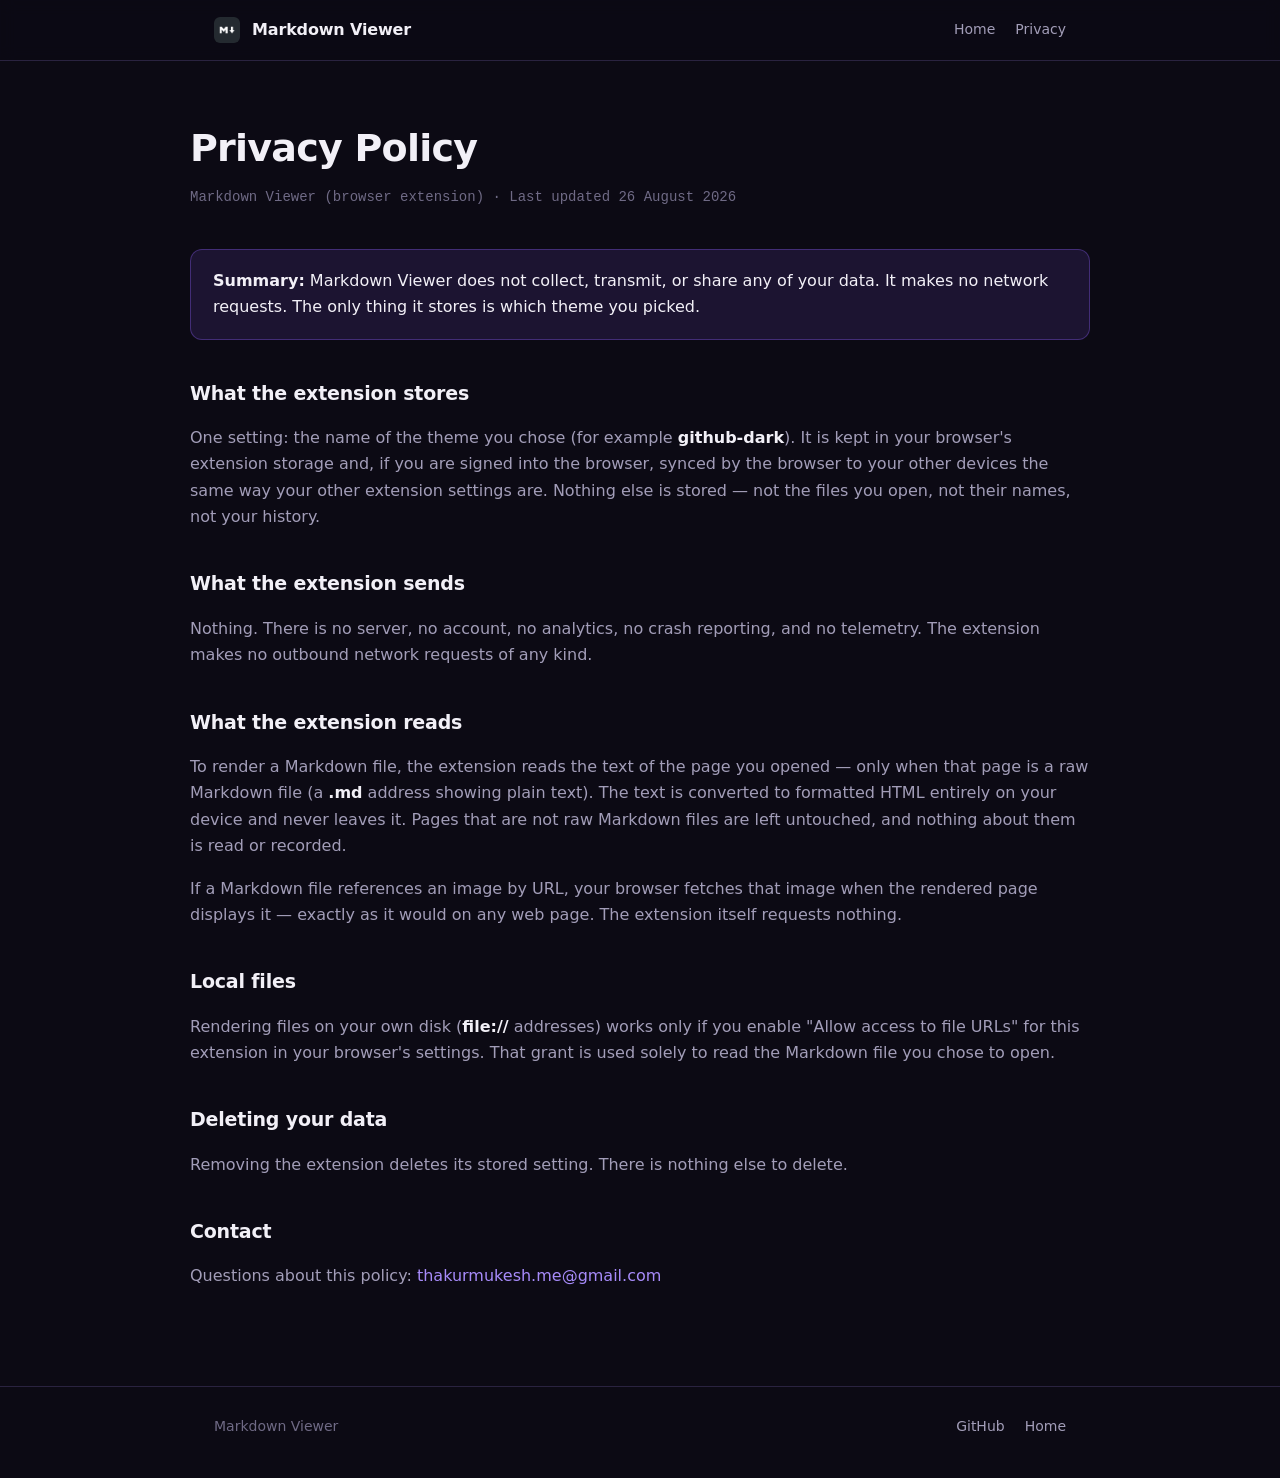
==== privacy.html @ f57b0027 "feat: landing page and privacy policy for Markdown Viewer Static site, no build — password-vault-sit" ====
<!DOCTYPE html>
<html lang="en">
<head>
<meta charset="utf-8">
<meta name="viewport" content="width=device-width, initial-scale=1">
<title>Privacy Policy — Markdown Viewer</title>
<meta name="description" content="Privacy policy for the Markdown Viewer browser extension. No data is collected or transmitted; the extension makes no network requests.">
<link rel="icon" href="favicon.png">
<link rel="stylesheet" href="style.css">
</head>
<body>

<header class="site">
  <div class="wrap">
    <img src="favicon.png" alt="">
    <span class="name">Markdown Viewer</span>
    <nav>
      <a href="index.html">Home</a>
      <a href="privacy.html">Privacy</a>
    </nav>
  </div>
</header>

<div class="wrap prose">

  <h1>Privacy Policy</h1>
  <p class="updated">Markdown Viewer (browser extension) &middot; Last updated 26 August 2026</p>

  <div class="callout">
    <p>
      <strong>Summary:</strong> Markdown Viewer does not collect, transmit, or share any
      of your data. It makes no network requests. The only thing it stores is which
      theme you picked.
    </p>
  </div>

  <h2>What the extension stores</h2>
  <p>
    One setting: the name of the theme you chose (for example
    <strong>github-dark</strong>). It is kept in your browser's extension storage and,
    if you are signed into the browser, synced by the browser to your other devices the
    same way your other extension settings are. Nothing else is stored — not the files
    you open, not their names, not your history.
  </p>

  <h2>What the extension sends</h2>
  <p>
    Nothing. There is no server, no account, no analytics, no crash reporting, and no
    telemetry. The extension makes no outbound network requests of any kind.
  </p>

  <h2>What the extension reads</h2>
  <p>
    To render a Markdown file, the extension reads the text of the page you opened —
    only when that page is a raw Markdown file (a <strong>.md</strong> address showing
    plain text). The text is converted to formatted HTML entirely on your device and
    never leaves it. Pages that are not raw Markdown files are left untouched, and
    nothing about them is read or recorded.
  </p>
  <p>
    If a Markdown file references an image by URL, your browser fetches that image when
    the rendered page displays it — exactly as it would on any web page. The extension
    itself requests nothing.
  </p>

  <h2>Local files</h2>
  <p>
    Rendering files on your own disk (<strong>file://</strong> addresses) works only if
    you enable "Allow access to file URLs" for this extension in your browser's
    settings. That grant is used solely to read the Markdown file you chose to open.
  </p>

  <h2>Deleting your data</h2>
  <p>
    Removing the extension deletes its stored setting. There is nothing else to delete.
  </p>

  <h2>Contact</h2>
  <p>
    Questions about this policy: <a href="mailto:thakurmukesh.me@gmail.com">thakurmukesh.me@gmail.com</a>
  </p>

</div>

<footer class="site">
  <div class="wrap">
    <span>Markdown Viewer</span>
    <span class="spacer"></span>
    <a href="https://github.com/CaptaiN785/markdown-viewer">GitHub</a>
    <a href="index.html">Home</a>
  </div>
</footer>

</body>
</html>
---- style.css ----
:root {
  --bg:            #0c0a14;
  --bg-2:          #131022;
  --surface:       #16121f;
  --surface-2:     #221c31;
  --border:        #2a2340;
  --border-2:      #362d52;
  --accent:        #8b5cf6;
  --accent-light:  #a78bfa;
  --accent-dim:    rgba(139, 92, 246, .13);
  --accent-border: rgba(139, 92, 246, .35);
  --text:          #f2f0f7;
  --text-2:        #a29db8;
  --text-3:        #6f6a85;
  --green:         #22c55e;
  --mono:          ui-monospace, SFMono-Regular, "JetBrains Mono", Menlo, monospace;
  --body:          system-ui, -apple-system, "Segoe UI", Roboto, sans-serif;
}

* { box-sizing: border-box; }

html { scroll-behavior: smooth; }
@media (prefers-reduced-motion: reduce) { html { scroll-behavior: auto; } }

body {
  margin: 0;
  background: var(--bg);
  color: var(--text);
  font-family: var(--body);
  font-size: 16px;
  line-height: 1.65;
  -webkit-font-smoothing: antialiased;
}

.wrap { max-width: 900px; margin: 0 auto; padding: 0 24px; }

a { color: var(--accent-light); text-decoration: none; }
a:hover { text-decoration: underline; }

/* ── header ─────────────────────────────────────────────────────────────── */

header.site {
  border-bottom: 1px solid var(--border);
  background: rgba(12, 10, 20, .85);
  backdrop-filter: blur(8px);
  position: sticky; top: 0; z-index: 10;
}
header.site .wrap {
  display: flex; align-items: center; gap: 12px;
  height: 60px;
}
header.site img { width: 26px; height: 26px; border-radius: 6px; }
header.site .name { font-weight: 600; letter-spacing: -.01em; }
header.site nav { margin-left: auto; display: flex; gap: 20px; font-size: 14px; }
header.site nav a { color: var(--text-2); }
header.site nav a:hover { color: var(--text); text-decoration: none; }

/* ── hero ───────────────────────────────────────────────────────────────── */

.hero { padding: 76px 0 56px; text-align: center; }
.badge {
  display: inline-block;
  font-size: 12px; font-family: var(--mono);
  color: var(--accent-light);
  background: var(--accent-dim);
  border: 1px solid var(--accent-border);
  border-radius: 999px;
  padding: 5px 13px;
  margin-bottom: 22px;
}
.hero h1 {
  font-size: clamp(34px, 6vw, 52px);
  line-height: 1.1;
  letter-spacing: -.03em;
  margin: 0 0 18px;
}
.hero p.lead {
  font-size: 19px;
  color: var(--text-2);
  max-width: 60ch;
  margin: 0 auto 32px;
}

.cta { display: flex; gap: 12px; justify-content: center; flex-wrap: wrap; }
.btn {
  display: inline-block;
  padding: 11px 22px;
  border-radius: 9px;
  font-weight: 500;
  font-size: 15px;
  border: 1px solid var(--border-2);
  color: var(--text);
}
.btn:hover { text-decoration: none; border-color: var(--accent-border); }
.btn.primary {
  background: var(--accent);
  border-color: var(--accent);
  color: #fff;
}
.btn.primary:hover { filter: brightness(1.1); }

/* ── sections ───────────────────────────────────────────────────────────── */

section { padding: 56px 0; border-top: 1px solid var(--border); }
section h2 {
  font-size: 13px; text-transform: uppercase; letter-spacing: .09em;
  color: var(--text-3); margin: 0 0 8px; font-weight: 600;
}
section h3.title {
  font-size: clamp(24px, 4vw, 32px);
  letter-spacing: -.02em;
  margin: 0 0 14px;
}
section p { color: var(--text-2); max-width: 68ch; }

.grid {
  display: grid;
  grid-template-columns: repeat(auto-fit, minmax(240px, 1fr));
  gap: 16px;
  margin-top: 28px;
}
.card {
  background: var(--surface);
  border: 1px solid var(--border);
  border-radius: 12px;
  padding: 20px 22px;
}
.card h4 {
  margin: 0 0 7px;
  font-size: 15px;
  display: flex; align-items: center; gap: 8px;
}
.card p { margin: 0; font-size: 14.5px; color: var(--text-2); }
.dot {
  width: 7px; height: 7px; border-radius: 50%;
  background: var(--accent); flex: 0 0 auto;
}
.dot.green { background: var(--green); }

kbd {
  font-family: var(--mono); font-size: 12.5px;
  background: var(--surface-2);
  border: 1px solid var(--border-2);
  border-bottom-width: 2px;
  border-radius: 5px;
  padding: 2px 6px;
  color: var(--text);
}

/* ── theme gallery ──────────────────────────────────────────────────────── */

.gallery {
  display: grid;
  grid-template-columns: repeat(auto-fit, minmax(280px, 1fr));
  gap: 18px;
  margin-top: 28px;
}
.gallery figure {
  margin: 0;
  background: var(--surface);
  border: 1px solid var(--border);
  border-radius: 12px;
  overflow: hidden;
}
.gallery img {
  display: block;
  width: 100%;
  height: auto;
  border-bottom: 1px solid var(--border);
}
.gallery figcaption {
  padding: 10px 14px;
  font-size: 13.5px;
  font-family: var(--mono);
  color: var(--text-2);
}
.theme-list { margin-top: 16px; display: flex; flex-wrap: wrap; gap: 8px; }
.theme-list span {
  font-size: 13px; font-family: var(--mono);
  background: var(--surface-2);
  border: 1px solid var(--border-2);
  border-radius: 999px;
  padding: 4px 12px;
  color: var(--text-2);
}

/* ── install steps ──────────────────────────────────────────────────────── */

ol.steps { margin: 24px 0 0; padding-left: 0; counter-reset: step; list-style: none; }
ol.steps li {
  counter-increment: step;
  display: flex; gap: 14px; align-items: baseline;
  padding: 12px 0;
  color: var(--text-2);
  max-width: 68ch;
}
ol.steps li::before {
  content: counter(step);
  flex: 0 0 26px; height: 26px;
  display: inline-flex; align-items: center; justify-content: center;
  background: var(--accent-dim);
  border: 1px solid var(--accent-border);
  color: var(--accent-light);
  border-radius: 50%;
  font-size: 13px; font-family: var(--mono);
}
ol.steps code {
  font-family: var(--mono); font-size: 13.5px;
  background: var(--surface-2);
  border: 1px solid var(--border-2);
  border-radius: 5px;
  padding: 2px 6px;
}

/* ── prose (privacy page) ───────────────────────────────────────────────── */

.prose { padding: 56px 0 80px; }
.prose h1 { font-size: clamp(28px, 5vw, 38px); letter-spacing: -.02em; margin: 0 0 6px; }
.prose .updated { color: var(--text-3); font-size: 14px; font-family: var(--mono); margin: 0 0 40px; }
.prose h2 {
  font-size: 19px; text-transform: none; letter-spacing: -.01em;
  color: var(--text); margin: 38px 0 10px; font-weight: 600;
}
.prose p, .prose li { color: var(--text-2); }
.prose ul { padding-left: 22px; }
.prose li { margin-bottom: 7px; }
.prose strong { color: var(--text); font-weight: 600; }

.callout {
  background: var(--accent-dim);
  border: 1px solid var(--accent-border);
  border-radius: 12px;
  padding: 18px 22px;
  margin: 28px 0;
}
.callout p { margin: 0; color: var(--text); }

/* ── footer ─────────────────────────────────────────────────────────────── */

footer.site {
  border-top: 1px solid var(--border);
  padding: 28px 0 40px;
  color: var(--text-3);
  font-size: 14px;
}
footer.site .wrap { display: flex; gap: 20px; align-items: center; flex-wrap: wrap; }
footer.site a { color: var(--text-2); }
footer.site .spacer { flex: 1 1 auto; }
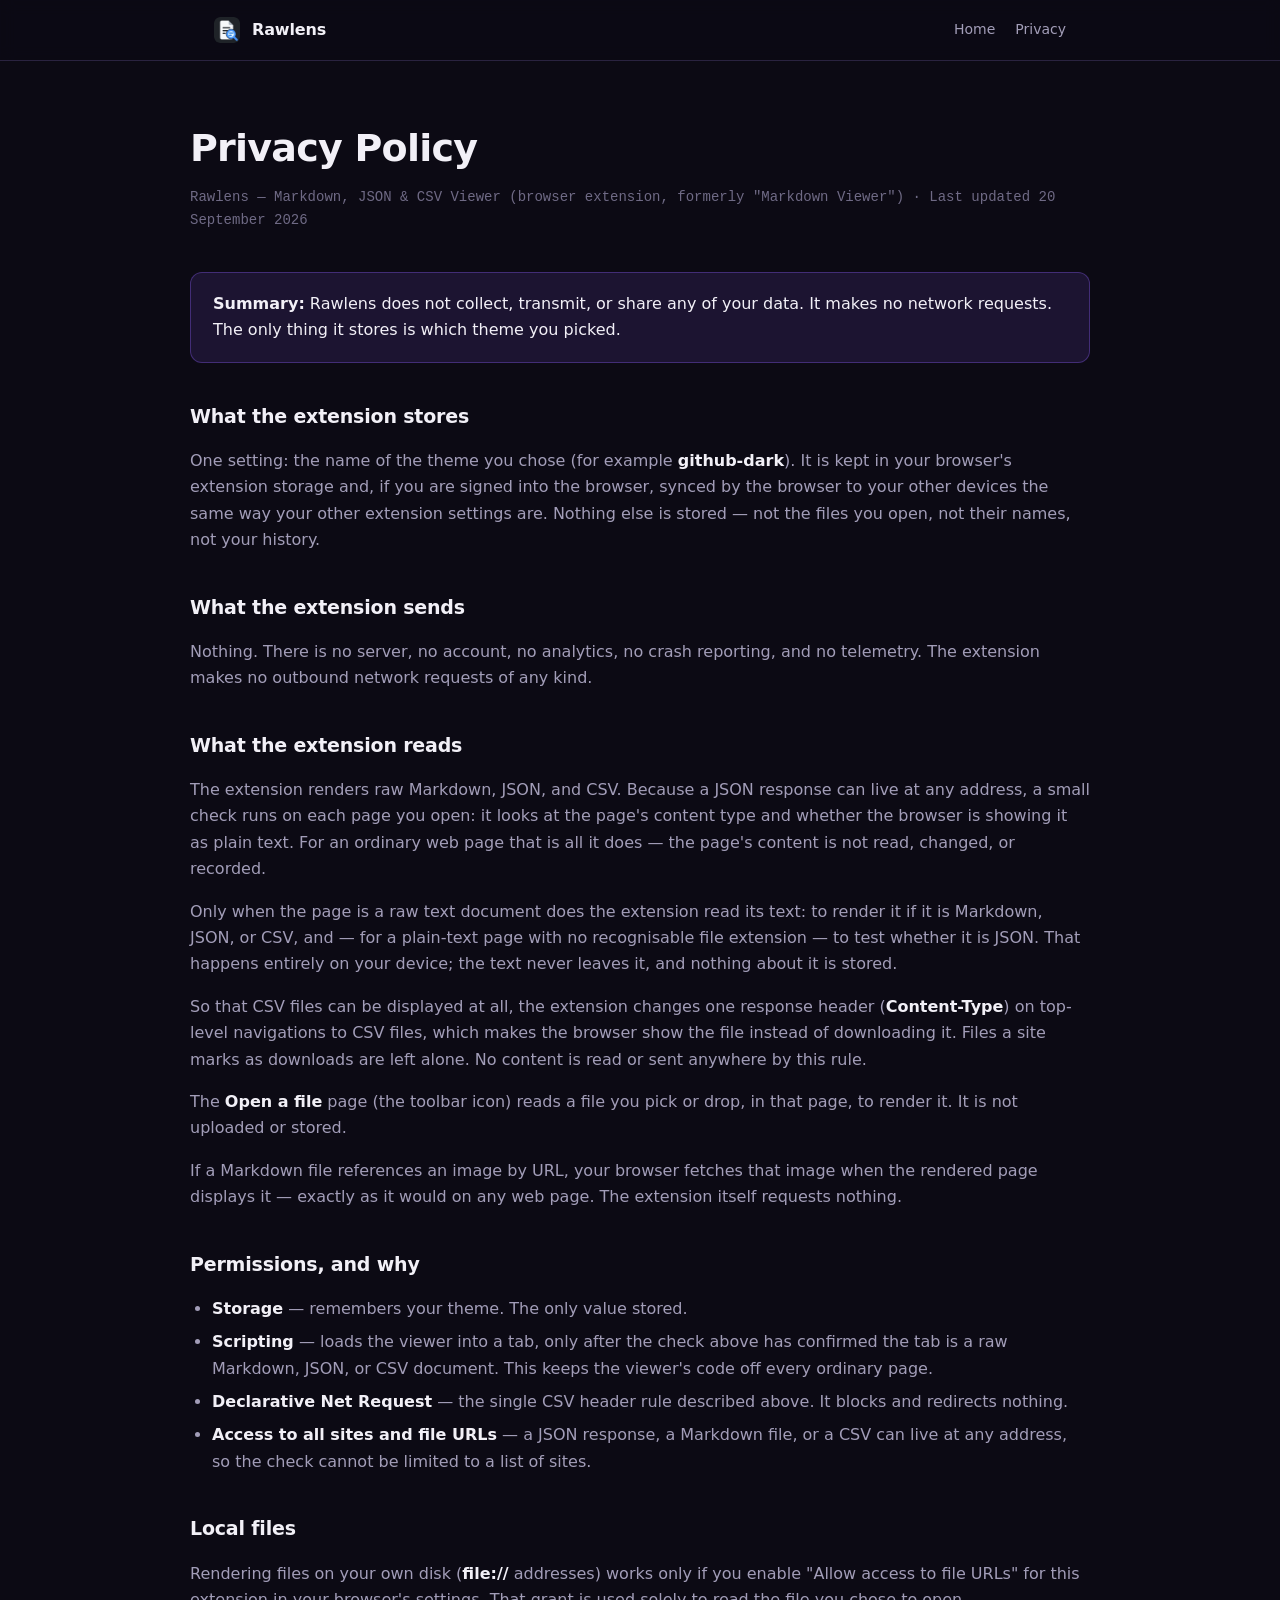
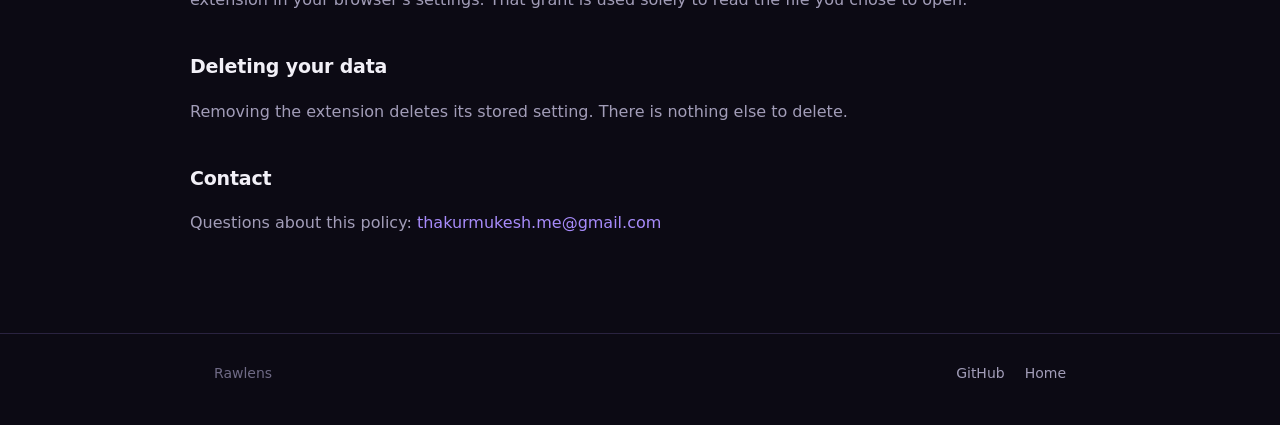
==== commit f5ab0f97: "feat: rebrand the site as Rawlens and move it to Netlify The extension is now Rawlens and renders JS" ====
--- a/privacy.html
+++ b/privacy.html
@@ -3,9 +3,11 @@
 <head>
 <meta charset="utf-8">
 <meta name="viewport" content="width=device-width, initial-scale=1">
-<title>Privacy Policy — Markdown Viewer</title>
-<meta name="description" content="Privacy policy for the Markdown Viewer browser extension. No data is collected or transmitted; the extension makes no network requests.">
-<link rel="icon" href="favicon.png">
+<title>Privacy Policy — Rawlens</title>
+<meta name="description" content="Privacy policy for the Rawlens browser extension (Markdown, JSON &amp; CSV viewer). No data is collected or transmitted; the extension makes no network requests.">
+<link rel="canonical" href="https://rawlens.kryl.dev/privacy.html">
+<link rel="icon" href="favicon.svg" type="image/svg+xml">
+<link rel="icon" href="favicon.png" type="image/png">
 <link rel="stylesheet" href="style.css">
 </head>
 <body>
@@ -13,7 +15,7 @@
 <header class="site">
   <div class="wrap">
     <img src="favicon.png" alt="">
-    <span class="name">Markdown Viewer</span>
+    <span class="name">Rawlens</span>
     <nav>
       <a href="index.html">Home</a>
       <a href="privacy.html">Privacy</a>
@@ -24,12 +26,12 @@
 <div class="wrap prose">
 
   <h1>Privacy Policy</h1>
-  <p class="updated">Markdown Viewer (browser extension) &middot; Last updated 26 August 2026</p>
+  <p class="updated">Rawlens — Markdown, JSON &amp; CSV Viewer (browser extension, formerly "Markdown Viewer") &middot; Last updated 20 September 2026</p>
 
   <div class="callout">
     <p>
-      <strong>Summary:</strong> Markdown Viewer does not collect, transmit, or share any
-      of your data. It makes no network requests. The only thing it stores is which
+      <strong>Summary:</strong> Rawlens does not collect, transmit, or share any of
+      your data. It makes no network requests. The only thing it stores is which
       theme you picked.
     </p>
   </div>
@@ -51,11 +53,26 @@
 
   <h2>What the extension reads</h2>
   <p>
-    To render a Markdown file, the extension reads the text of the page you opened —
-    only when that page is a raw Markdown file (a <strong>.md</strong> address showing
-    plain text). The text is converted to formatted HTML entirely on your device and
-    never leaves it. Pages that are not raw Markdown files are left untouched, and
-    nothing about them is read or recorded.
+    The extension renders raw Markdown, JSON, and CSV. Because a JSON response can live
+    at any address, a small check runs on each page you open: it looks at the page's
+    content type and whether the browser is showing it as plain text. For an ordinary
+    web page that is all it does — the page's content is not read, changed, or recorded.
+  </p>
+  <p>
+    Only when the page is a raw text document does the extension read its text: to
+    render it if it is Markdown, JSON, or CSV, and — for a plain-text page with no
+    recognisable file extension — to test whether it is JSON. That happens entirely on
+    your device; the text never leaves it, and nothing about it is stored.
+  </p>
+  <p>
+    So that CSV files can be displayed at all, the extension changes one response header
+    (<strong>Content-Type</strong>) on top-level navigations to CSV files, which makes
+    the browser show the file instead of downloading it. Files a site marks as downloads
+    are left alone. No content is read or sent anywhere by this rule.
+  </p>
+  <p>
+    The <strong>Open a file</strong> page (the toolbar icon) reads a file you pick or
+    drop, in that page, to render it. It is not uploaded or stored.
   </p>
   <p>
     If a Markdown file references an image by URL, your browser fetches that image when
@@ -63,11 +80,24 @@
     itself requests nothing.
   </p>
 
+  <h2>Permissions, and why</h2>
+  <ul>
+    <li><strong>Storage</strong> — remembers your theme. The only value stored.</li>
+    <li><strong>Scripting</strong> — loads the viewer into a tab, only after the check
+        above has confirmed the tab is a raw Markdown, JSON, or CSV document. This keeps
+        the viewer's code off every ordinary page.</li>
+    <li><strong>Declarative Net Request</strong> — the single CSV header rule described
+        above. It blocks and redirects nothing.</li>
+    <li><strong>Access to all sites and file URLs</strong> — a JSON response, a Markdown
+        file, or a CSV can live at any address, so the check cannot be limited to a list
+        of sites.</li>
+  </ul>
+
   <h2>Local files</h2>
   <p>
     Rendering files on your own disk (<strong>file://</strong> addresses) works only if
     you enable "Allow access to file URLs" for this extension in your browser's
-    settings. That grant is used solely to read the Markdown file you chose to open.
+    settings. That grant is used solely to read the file you chose to open.
   </p>
 
   <h2>Deleting your data</h2>
@@ -84,9 +114,9 @@
 
 <footer class="site">
   <div class="wrap">
-    <span>Markdown Viewer</span>
+    <span>Rawlens</span>
     <span class="spacer"></span>
-    <a href="https://github.com/CaptaiN785/markdown-viewer">GitHub</a>
+    <a href="https://github.com/CaptaiN785/rawlens">GitHub</a>
     <a href="index.html">Home</a>
   </div>
 </footer>
